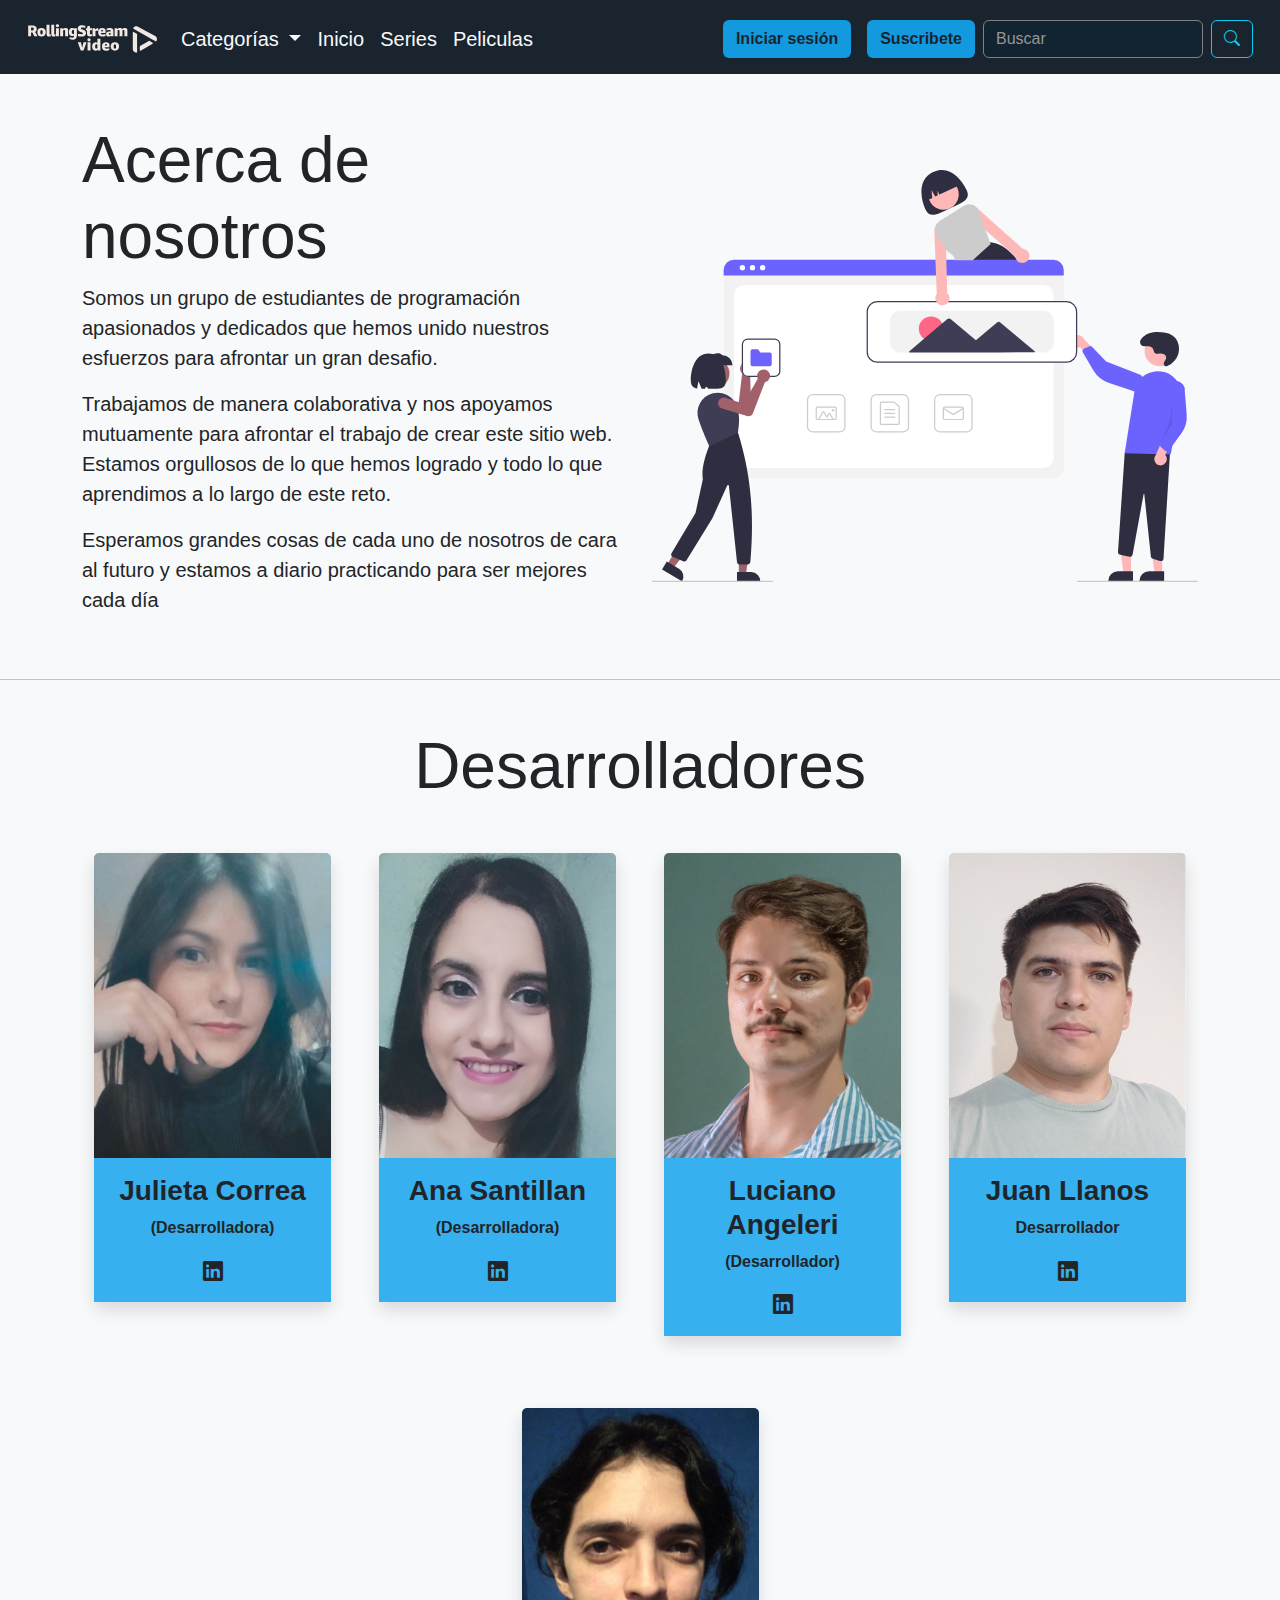
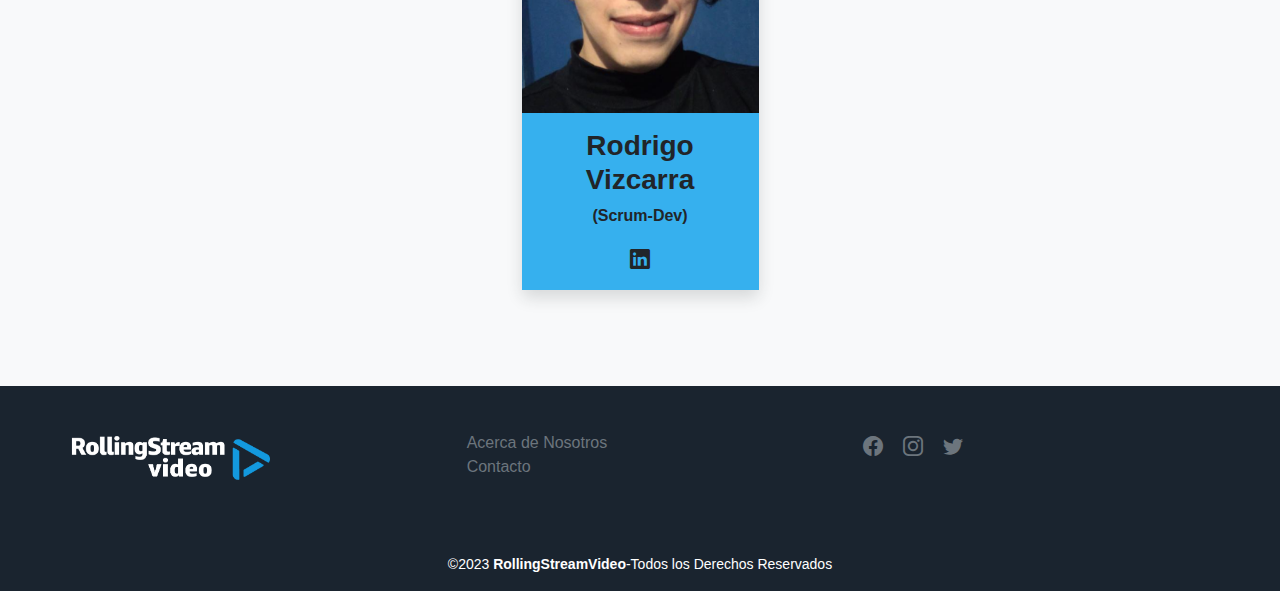
==== pages/aboutUs.html @ 24719bff "Primer commit Streaming Page" ====
<!DOCTYPE html>
<html lang="es">
  <head>
    <meta charset="UTF-8" />
    <meta http-equiv="X-UA-Compatible" content="IE=edge" />
    <meta name="viewport" content="width=device-width, initial-scale=1.0" />
    <meta name="keywords" content="navbar, rolling video" />
    <meta name="author" content="Grupo 2" />
    <meta name="description" content="Navbar de la página Rolling Video" />
    <link rel="stylesheet" href="../css/bootstrap.min.css" />
    <link rel="stylesheet" href="../css/navbar.css" />
    <link rel="stylesheet" href="../css/aboutUs.css" />
    <link rel="stylesheet" href="../css/footerStyles.css" />
    <link
      rel="stylesheet"
      href="https://cdn.jsdelivr.net/npm/bootstrap-icons@1.10.3/font/bootstrap-icons.css"
    />
    <link
      rel="shortcut icon"
      href="../images/logo/icono/Logo_Color_Icono.svg"
      type="image/x-icon"
    />
    <title>Acerca de nosotros</title>
  </head>

  <body>
    <header>
      <nav class="navbar barraNavegacion navbar-dark navbar-expand-lg">
        <div class="container-fluid navbarContainer">
          <a class="navbar-brand text-light" href="../index.html">
            <img
              class="Logo__Principal"
              src="../images/logo_black.svg"
              alt=""
            />
          </a>
          <button
            class="px-2 py-1 navbar-toggler"
            type="button"
            data-bs-toggle="collapse"
            data-bs-target="#navbarSupportedContent"
            aria-controls="navbarSupportedContent"
            aria-expanded="false"
            aria-label="Toggle navigation"
          >
            <span class="navbar-toggler-icon"></span>
          </button>
          <div
            class="collapse navbar-collapse mt-1"
            id="navbarSupportedContent"
          >
            <ul class="navbar-nav d-md-flex me-auto">
              <li class="nav-item">
                <div class="dropdown">
                  <button
                    class="p-0 py-2 ps-sm-2 ps-md-2 p-lg-2 btn text-light fs-5 dropdown-toggle border-0"
                    type="button"
                    data-bs-toggle="dropdown"
                    aria-expanded="false"
                  >
                    Categorías
                  </button>
                  <div class="dropdown-menu dropdown-menu-dark border-0">
                    <div class="px-md-3 py-md-2 dopdownMenu">
                      <section class="mx-sm-0 mx-lg-2">
                        <h2 class="p-2 titulosCategorias">
                          Categorías principales
                        </h2>
                        <ul class="contenedorCategorias p-0">
                          <li class="categoriasPrincipalesItems">
                            <a
                              class="dropdown-item dropdown-item-principales w-100 h-100"
                              href="../pages/error404.html"
                              >Rolling Originals</a
                            >
                          </li>
                          <li class="categoriasPrincipalesItems">
                            <a
                              class="dropdown-item dropdown-item-principales w-100 h-100"
                              href="../pages/error404.html"
                              >Niños</a
                            >
                          </li>
                          <li class="categoriasPrincipalesItems">
                            <a
                              class="dropdown-item dropdown-item-principales w-100 h-100"
                              href="../pages/error404.html"
                              >Películas añadidas recientemente</a
                            >
                          </li>
                          <li class="categoriasPrincipalesItems">
                            <a
                              class="dropdown-item dropdown-item-principales w-100 h-100"
                              href="../pages/error404.html"
                              >Series añadidas recientemente</a
                            >
                          </li>
                        </ul>
                      </section>
                      <section class="mx-sm-0 mx-lg-2">
                        <h2 class="p-2 titulosCategorias">Géneros</h2>
                        <div class="categoriasGeneros mx-sm-1 mx-lg-0 w-100">
                          <ul class="ul_categoriasGeneros">
                            <li>
                              <a
                                class="dropdown-item"
                                href="../pages/error404.html"
                                >Acción y aventuras</a
                              >
                            </li>
                            <li>
                              <a
                                class="dropdown-item"
                                href="categorias_peliculas/categorias-comedia.html"
                                >Comedia</a
                              >
                            </li>
                            <li>
                              <a
                                class="dropdown-item"
                                href="../pages/error404.html"
                                >Drama</a
                              >
                            </li>
                            <li>
                              <a
                                class="dropdown-item"
                                href="../pages/error404.html"
                                >Documental</a
                              >
                            </li>
                            <li>
                              <a
                                class="dropdown-item"
                                href="../pages/error404.html"
                                >Infantil y Familiar</a
                              >
                            </li>
                            <li>
                              <a
                                class="dropdown-item"
                                href="../pages/error404.html"
                                >Fantasía</a
                              >
                            </li>
                            <li>
                              <a
                                class="dropdown-item"
                                href="../pages/error404.html"
                                >Terror</a
                              >
                            </li>
                            <li>
                              <a
                                class="dropdown-item"
                                href="../pages/error404.html"
                                >Romance</a
                              >
                            </li>
                            <li>
                              <a
                                class="dropdown-item"
                                href="../pages/categorias_series/categorias-series-cf.html"
                                >Ciencia ficción</a
                              >
                            </li>
                            <li>
                              <a
                                class="dropdown-item"
                                href="../pages/error404.html"
                                >Suspenso</a
                              >
                            </li>
                            <li>
                              <a
                                class="dropdown-item"
                                href="../pages/error404.html"
                                >Anime</a
                              >
                            </li>
                            <li>
                              <a
                                class="dropdown-item"
                                href="../pages/error404.html"
                                >Deportes</a
                              >
                            </li>
                          </ul>
                        </div>
                      </section>
                      <section class="mx-sm-0 mx-lg-2 w-25">
                        <h3 class="p-2 titulosCategorias">Otras categorías</h3>
                        <div class="mx-sm-1 mx-lg-4">
                          <ul class="ulOtrasCategorias">
                            <li>
                              <a
                                class="dropdown-item"
                                href="../pages/error404.html"
                                >Títulos galardonados</a
                              >
                            </li>
                            <li>
                              <a
                                class="dropdown-item"
                                href="../pages/error404.html"
                                >Solo por tiempo limitado en Rolling</a
                              >
                            </li>
                          </ul>
                        </div>
                      </section>
                    </div>
                  </div>
                </div>
              </li>
              <li class="nav-item">
                <a
                  class="ps-md-2 ps-sm-2 nav-link active fs-5 text-light"
                  aria-current="page"
                  href="../index.html"
                  >Inicio</a
                >
              </li>
              <li class="nav-item">
                <a
                  class="ps-md-2 ps-sm-2 nav-link fs-5 text-light"
                  href="../pages/error404.html"
                  >Series</a
                >
              </li>
              <li class="nav-item">
                <a
                  class="ps-md-2 ps-sm-2 nav-link fs-5 text-light"
                  href="../pages/error404.html"
                  >Peliculas</a
                >
              </li>
            </ul>
            <div class="me-2 py-2 ps-md-2 ps-sm-2">
              <a href="login.html" class="btn loginButton">Iniciar sesión</a>
            </div>
            <div class="me-2 py-2 ps-md-2 ps-sm-2">
              <a href="Suscripcion.html" class="btn suscribeButton"
                >Suscribete</a
              >
            </div>
            <form
              class="d-flex py-2 px-sm-2 px-md-2 px-lg-0 formularioBusqueda"
              role="search"
              action="error404.html"
              method="get"
            >
              <input
                class="form-control me-2 inputBusqueda"
                type="search"
                placeholder="Buscar"
                aria-label="Search"
              />
              <button class="btn btn-outline-info" type="submit">
                <i class="bi bi-search"></i>
              </button>
            </form>
          </div>
        </div>
      </nav>
    </header>
    <main class="bg-light">
      <!-- AboutUs section -->
      <div class="container-aboutUs bg-light py-5">
        <div class="row container-lg px-0 mx-auto">
          <section class="section-aboutUs col-md-6">
            <h1 class="aboutUs__title display-3">Acerca de nosotros</h1>
            <p class="aboutUs__paragraph fs-5">
              Somos un grupo de estudiantes de programación apasionados y
              dedicados que hemos unido nuestros esfuerzos para afrontar un gran
              desafio.
            </p>
            <p class="aboutUs__paragraph fs-5">
              Trabajamos de manera colaborativa y nos apoyamos mutuamente para
              afrontar el trabajo de crear este sitio web. Estamos orgullosos de
              lo que hemos logrado y todo lo que aprendimos a lo largo de este
              reto.
            </p>
            <p class="aboutUs__paragraph fs-5">
              Esperamos grandes cosas de cada uno de nosotros de cara al futuro
              y estamos a diario practicando para ser mejores cada día
            </p>
          </section>
          <div class="col-md-6 d-flex align-items-lg-center">
            <img
              class="w-100 ilustracion_svg_aboutUs"
              src="../images/aboutUs/undraw_building_websites_i78t.svg"
              alt=""
            />
          </div>
        </div>
      </div>
      <hr />
      <!-- Developers section -->
      <div class="container-developers py-5">
        <section
          class="px-5 px-sm-0 section-developerss row container-lg justify-content-center mx-auto text-center"
        >
          <h2 class="developers__title mb-4 display-3">Desarrolladores</h2>
          <div
            class="container-card__developers col-sm-5 col-md-4 col-lg-3 h-auto mb-4 p-md-4"
          >
            <div class="card shadow border-0">
              <img
                src="../images/aboutUs/Developers/JulietaDev.png"
                class="card-img-top"
                alt="..."
              />
              <section class="card-body">
                <h3 class="card-title fw-bolder">Julieta Correa</h3>
                <p class="fw-bold">(Desarrolladora)</p>
                <a class="link-dark" href="error404.html">
                  <i class="bi bi-linkedin fs-5"></i>
                </a>
              </section>
            </div>
          </div>
          <div
            class="container-card__developers col-sm-5 col-md-4 col-lg-3 h-auto mb-4 p-md-4"
          >
            <div class="card shadow border-0">
              <img
                src="../images/aboutUs/Developers/AnaDev.png"
                class="card-img-top"
                alt="..."
              />
              <section class="card-body">
                <h3 class="card-title fw-bolder">Ana Santillan</h3>
                <p class="fw-bold">(Desarrolladora)</p>
                <a
                  class="link-dark"
                  target="_blank"
                  href="https://www.linkedin.com/in/ana-luz-santill%C3%A1n"
                >
                  <i class="bi bi-linkedin fs-5"></i>
                </a>
              </section>
            </div>
          </div>
          <div
            class="container-card__developers col-sm-5 col-md-4 col-lg-3 h-auto mb-4 p-md-4"
          >
            <div class="card shadow border-0">
              <img
                src="../images/aboutUs/Developers/LucianoDev.png"
                class="card-img-top"
                alt="..."
              />
              <section class="card-body">
                <h3 class="card-title fw-bold">Luciano Angeleri</h3>
                <p class="fw-bold">(Desarrollador)</p>
                <a
                  class="link-dark"
                  target="_blank"
                  href="https://www.linkedin.com/in/cesar-luciano-angeleri"
                >
                  <i class="bi bi-linkedin fs-5"></i>
                </a>
              </section>
            </div>
          </div>
          <div
            class="container-card__developers col-sm-5 col-md-4 col-lg-3 h-auto mb-4 p-md-4"
          >
            <div class="card shadow border-0">
              <img
                src="../images/aboutUs/Developers/juan-manuel-llanos.jpg"
                class="card-img-top"
                alt="..."
              />
              <section class="card-body">
                <h3 class="card-title fw-bolder">Juan Llanos</h3>
                <p class="fw-bold">Desarrollador</p>
                <a class="link-dark" href="error404.html">
                  <i class="bi bi-linkedin fs-5"></i>
                </a>
              </section>
            </div>
          </div>
          <div
            class="container-card__developers col-sm-5 col-md-4 col-lg-3 h-auto mb-4 p-md-4"
          >
            <div class="card shadow border-0 shadow">
              <img
                src="../images/aboutUs/Developers/RodrigoDev.png"
                class="card-img-top"
                alt="..."
              />
              <section class="card-body">
                <h3 class="card-title fw-bolder">Rodrigo Vizcarra</h3>
                <p class="fw-bold">(Scrum-Dev)</p>
                <a
                  class="link-dark"
                  target="_blank"
                  href="https://www.linkedin.com/in/rodrigo-vizcarra96"
                >
                  <i class="bi bi-linkedin fs-5"></i>
                </a>
              </section>
            </div>
          </div>
        </section>
      </div>
    </main>

    <!-- Footer desarrollado por Julieta Correa -->
    <footer class="pie-pagina">
      <div class="grupo-1">
        <div class="box">
          <a href="../index.html">
            <img
              class="logo"
              src="../images/section__principal/Logo_Color.png"
              alt="logo del sitio"
            />
          </a>
        </div>

        <div class="link-container">
          <a class="link-secondary" href="../pages/aboutUs.html"
            >Acerca de Nosotros</a
          >

          <a class="link-secondary" href="../pages/contacto.html">Contacto</a>
        </div>

        <div class="red-social">
          <a href="../pages/error404.html">
            <i class="bi bi-facebook text-secondary fs-5"></i>
          </a>
          <a href="../pages/error404.html">
            <i class="bi bi-instagram text-secondary fs-5"></i>
          </a>
          <a href="../pages/error404.html">
            <i class="bi bi-twitter text-secondary fs-5"></i>
          </a>
        </div>
      </div>

      <div class="grupo-2">
        <small
          >&copy;2023 <b>RollingStreamVideo</b>-Todos los Derechos
          Reservados</small
        >
      </div>
    </footer>
    <script
      src="https://cdn.jsdelivr.net/npm/@popperjs/core@2.11.6/dist/umd/popper.min.js"
      integrity="sha384-oBqDVmMz9ATKxIep9tiCxS/Z9fNfEXiDAYTujMAeBAsjFuCZSmKbSSUnQlmh/jp3"
      crossorigin="anonymous"
    ></script>
    <script src="../js/bootstrap.min.js"></script>
  </body>
</html>
---- css/navbar.css ----
@font-face {
    font-family: "Amazon";
    src: url("../fonts/AmazonEmber_Rg.ttf") format("truetype");
    font-style: normal;
    font-weight: normal;
  }
:root {
    --primario_base: #1a242f;
    --primario_light: #ffffff;
    --primario_dark: #0f171e;
  /*Colores para botones*/
    --secundario_base: #1399de; /*Botón estado hover*/
    --secundario_light: #36b0ee; /*Botón estado active*/
    --secundario_dark: #0f79af; /*Botón estado base*/
  /*Colores para el fondo*/
    --background_base: #0f171e;
    --background_light: #252e39;
    --background_dark: #0f171e;
  /*Colores para el fondo de las cards, paginación, etc.*/
    --superficie_base: #252E39 ;
    --superficie_light:#787878 ;
    --superficie_dark: #18222C;
  /*Colores para ventanas, botones,etc. de errores*/
    --error_base: #B02130; 
    --error_light: #E85759;
    --error_dark: #790009;
  /*Colores para ventanas, botones,etc. de alertas*/
    --alerta_base: #FCEBAD;
    --alerta_light: #FFFFDF;
    --alerta_dark: #655622;
  /*Colores para ventanas de funcionalidades nuevas*/
    --nuevo_base: #00464F;
    --nuevo_light: #D7EBEB;
    --nuevo_dark: #001F27;
  
    --btn_light_default: rgba(255, 255, 255, 0.5);
}

body {
    font-family: "Amazon Ember", sans-serif;
}
hr {
    margin: 0;
}
a{
    text-decoration: none;
}

ul, ol, li {
    list-style: none;
    margin: 0;
    padding: 0;
}

/* ****** Navbar styles ****** */
.navbar {
    background-color: var(--primario_base);
    color: #FFFFFF;
    position: absolute;
    width: 100%;
    z-index: 999;
}
.navbarContainer {
    max-width: 1250px;
    margin: 0 auto;
}

.Logo__Principal {
    width: 130px;
    filter:invert(1);
}

.navbar-toggler {
    padding: 0;
}
.dropdown-menu {
    background-color: var(--primario_base);
    width: 90vw;
    max-width: 1200px;
    transform: translateX(0);
}
.contenedorCategorias, .ul_categoriasGeneros, .ulOtrasCategorias{
    font-size: .80em;
    width: max-content;
}
.dropdown-item {
    white-space: break-spaces;
}
.loginButton, .suscribeButton {
    background-color: var(--secundario_base);
    color: var(--primario_base);
    font-size: medium;
    font-weight: bold;
}
.suscribeButton:hover, .loginButton:hover {
    background-color: var(--secundario_light);
}
.inputBusqueda {
    background-color: #122331;
    border: .5px solid gray;
}
.inputBusqueda:focus {
    background-color: #122331;
    color: white;
}
.inputBusqueda::placeholder {
    color: rgb(150, 150, 150);
}
main {
    padding-top: 60px;
}
/* Media Queries */
@media screen and (min-width:768px){
    .dopdownMenu {
        display: flex;
    }
    .titulosCategorias{
        font-size: 1.1em;
    }
    .contenedorCategorias, .ul_categoriasGeneros, .ulOtrasCategorias{
        width: auto;
    }
    .categoriasPrincipalesItems {
        height: 70px;
        border: .9px solid gray;
        padding: 0;
        background: conic-gradient(from 180deg at 50% 50%, #1399DE -66.66deg, #006BAC 34.58deg, #1399DE 118.96deg, #006BAC 207.08deg, #1399DE 293.34deg, #006BAC 394.58deg);    
    }
    .contenedorCategorias {
        display: grid;
        grid-template-columns: repeat(2,180px);
        gap: .9em;
    }
    .categoriasPrincipalesItems {
        height: 140px;
        border-radius: 6px;
    }
    .dropdown-item-principales {
        display: flex;
        justify-content: center;
        align-items: center;
        text-align: center;
    }
}
@media screen and (min-width:991px) {
    .navbar {
        position: fixed;
    }
    main {
        padding-top: 73.6px;
    }
    .dropdown-menu {
        width: 90vw;
        transform: translateX(-100px);
    }
    .titulosCategorias{
        font-size: 1.5em;
    }
    .ul_categoriasGeneros { 
        column-count: 2;
    }

    .contenedorCategorias {
        grid-template-columns: repeat(2,210px);
    }

    .formularioBusqueda {
        width: 25%;
    }
}
/* ****** Navbar styles ****** */
---- css/aboutUs.css ----
@font-face {
    font-family: "AmazonEmber";
    src: url(../fonts/AmazonEmber_Rg.ttf);
}
:root {
    --primario_base: #1a242f;
    --primario_light: #ffffff;
    --primario_dark: #0f171e;
  /*Colores para botones*/
    --secundario_base: #1399de; /*Botón estado hover*/
    --secundario_light: #36b0ee; /*Botón estado active*/
    --secundario_dark: #0f79af; /*Botón estado base*/
  /*Colores para el fondo*/
    --background_base: #0f171e;
    --background_light: #252e39;
    --background_dark: #0f171e;
  /*Colores para el fondo de las cards, paginación, etc.*/
    --superficie_base: #252E39 ;
    --superficie_light:#787878 ;
    --superficie_dark: #18222C;
  /*Colores para ventanas, botones,etc. de errores*/
    --error_base: #B02130; 
    --error_light: #E85759;
    --error_dark: #790009;
  /*Colores para ventanas, botones,etc. de alertas*/
    --alerta_base: #FCEBAD;
    --alerta_light: #FFFFDF;
    --alerta_dark: #655622;
  /*Colores para ventanas de funcionalidades nuevas*/
    --nuevo_base: #00464F;
    --nuevo_light: #D7EBEB;
    --nuevo_dark: #001F27;
  
    --btn_light_default: rgba(255, 255, 255, 0.5);
}
.card-body {
    background-color: var(--secundario_light);
}
.ilustracion_svg_aboutUs{
  animation: svgAboutUsAnimation ease-in-out 1.4s infinite alternate;
}
@keyframes svgAboutUsAnimation {
  0%{
    transform: scale(1);
  }
  100%{
    transform: scale(1.04);
  }
}
---- css/footerStyles.css ----
.pie-pagina {
    width: 100%;
    background-color: #1a242f;
}

.pie-pagina .grupo-1 {
    width: 100%;
    max-width: 1200px;
    margin: auto;
    display: grid;
    grid-template-columns: repeat(3, 1fr);
    grid-gap: 50px;
    padding: 45px 30px;
}

.pie-pagina .grupo-1 .box {
    width: 200px;
    display: flex;
    justify-content: center;
    align-items: center;
}

.link-container {
    display: flex;
    flex-direction: column;
    align-items: start;
}

.logo {
    width: 100%;
}

.red-social {
    display: flex;
    gap: 20px;
    color: #FFFFFF;
}

.pie-pagina .grupo-1 .box h2 {
    color: #05A0D1;
    margin-bottom: 25px;
    font-size: 20px;
}

.pie-pagina .grupo-1 .box {
    margin-bottom: 10px;
    color: #FFFFFF;

}

.pie-pagina .grupo-2 {
    padding: 15px 10px;
    text-align: center;
    color: white;
}

.mail-contacto {
    color: antiquewhite;
}

.body_contacto {
    display: flex;
    flex-direction: column;
    min-height: 100vh;
    height: 100%;
}
.main_contacto {
    min-height: 100vh;
}

@media screen and (max-width: 768px) {
    .pie-pagina .grupo-1 {
        width: 90%;
        grid-template-columns: repeat(2, 1fr);
        grid-gap: 45px;
        padding: 100px 0px;
    }
}

@media screen and (max-width: 500px) {

    .pie-pagina .grupo-1 {
        width: 90%;

        grid-template-columns: repeat(1, 1fr);
        grid-gap: 45px;
        padding: 100px 0px;
    }

}
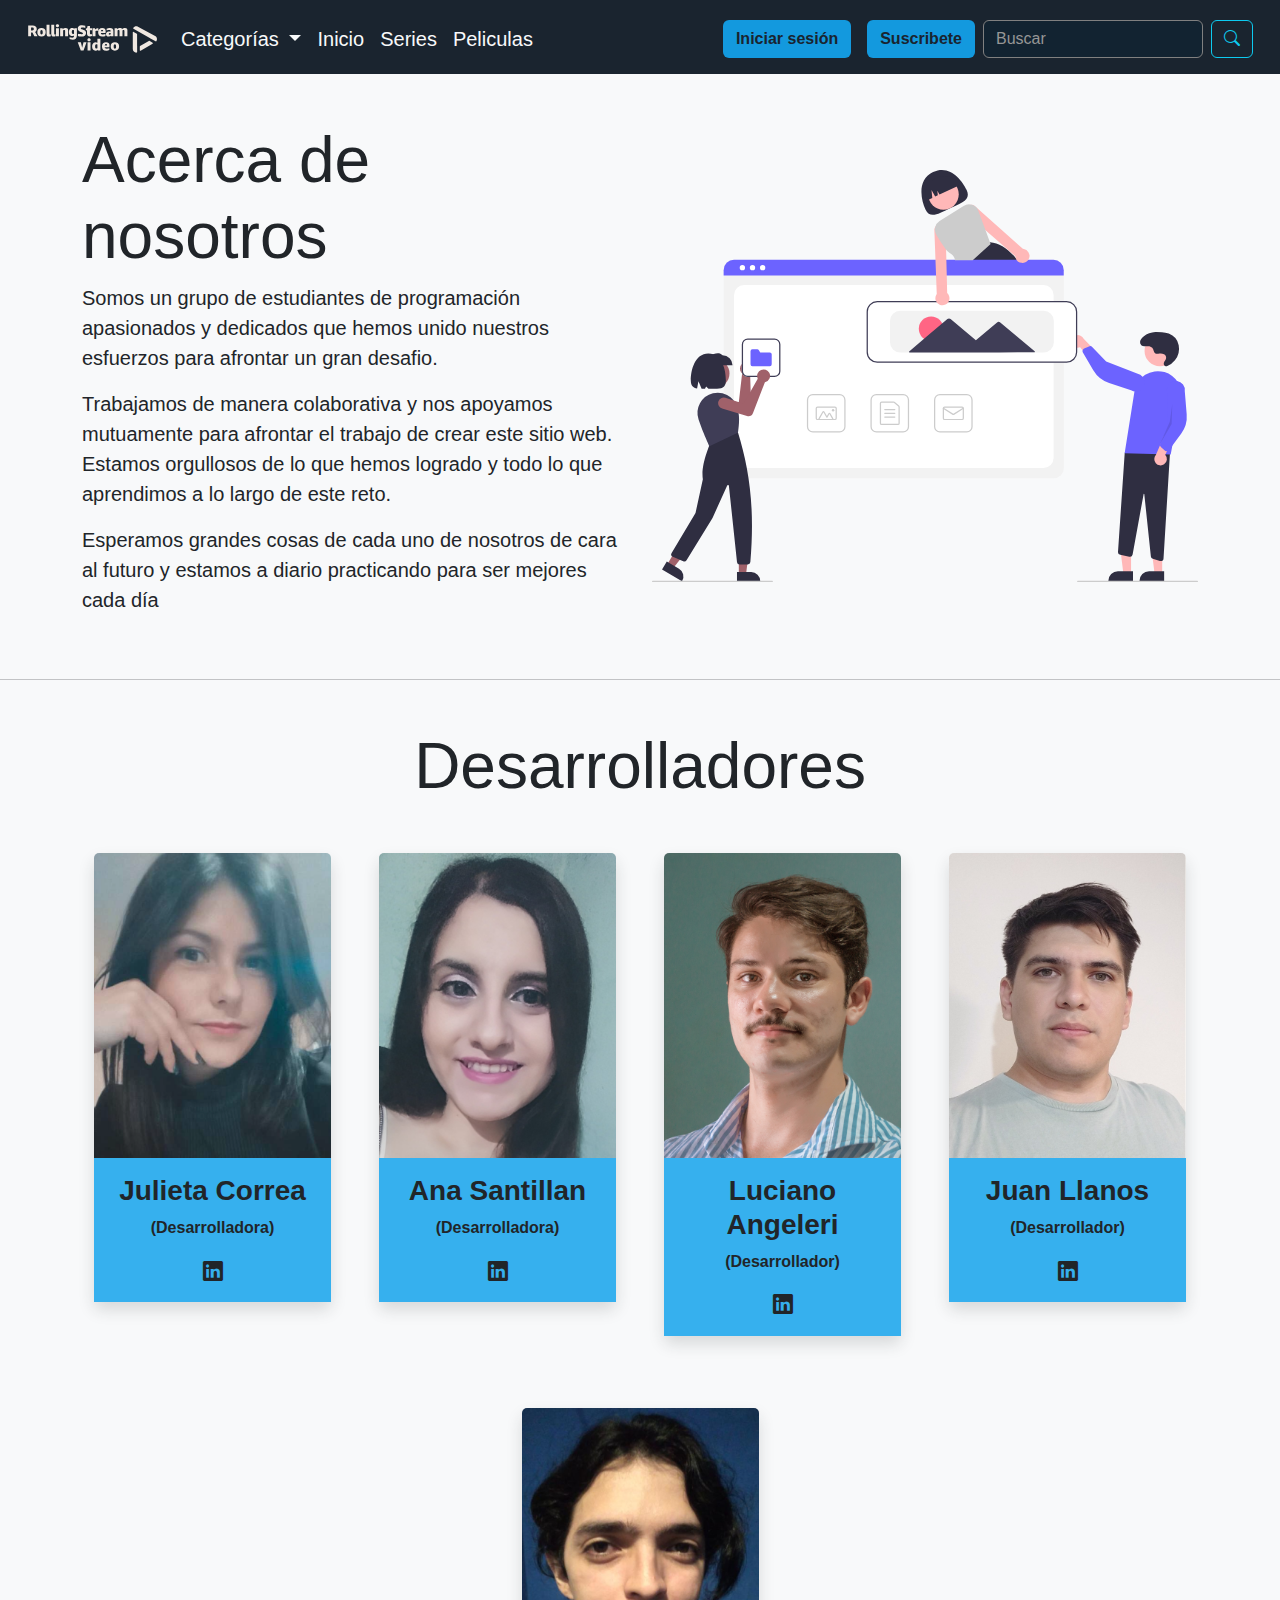
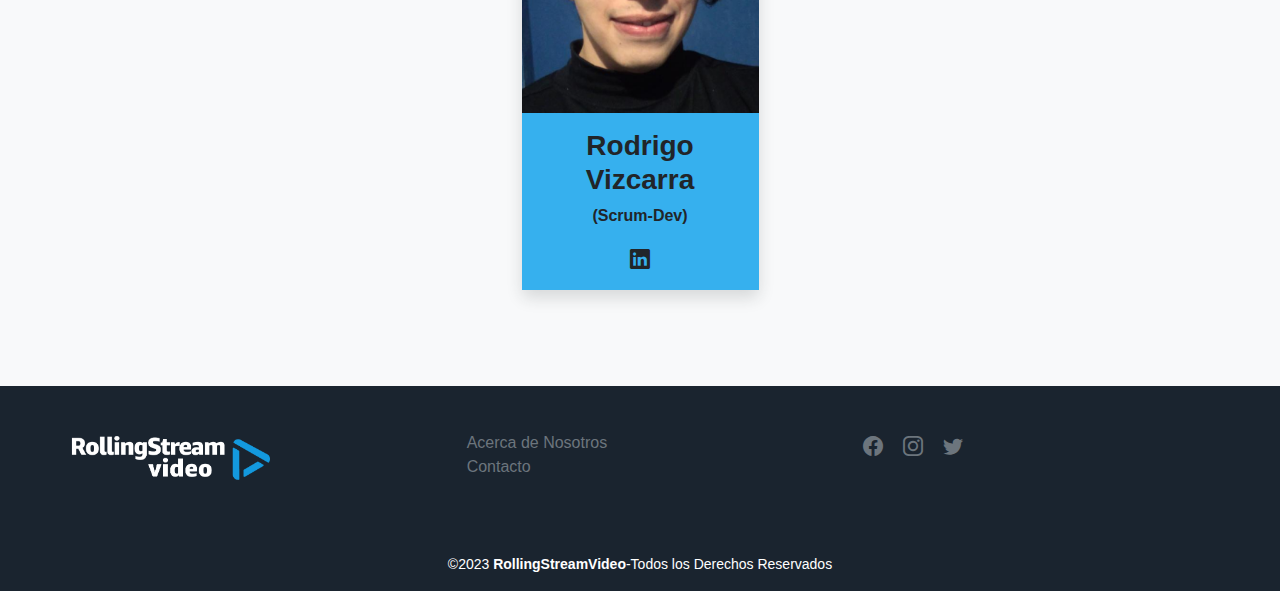
==== commit 4a567b7d: "Corregí el nombre de Juan en su card" ====
--- a/pages/aboutUs.html
+++ b/pages/aboutUs.html
@@ -375,7 +375,7 @@
               />
               <section class="card-body">
                 <h3 class="card-title fw-bolder">Juan Llanos</h3>
-                <p class="fw-bold">Desarrollador</p>
+                <p class="fw-bold">(Desarrollador)</p>
                 <a class="link-dark" href="error404.html">
                   <i class="bi bi-linkedin fs-5"></i>
                 </a>
